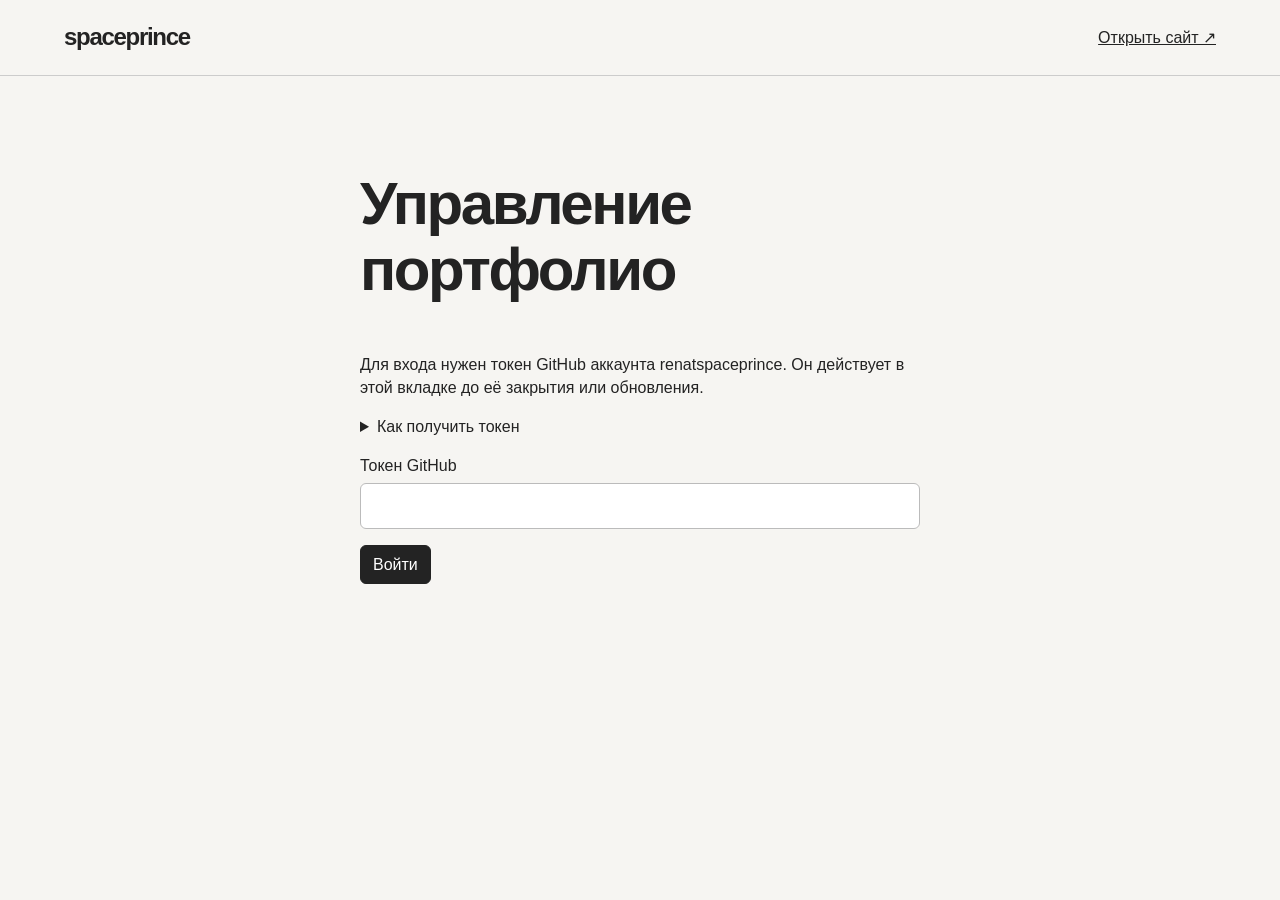
==== admin/index.html @ 1d75b923 "Add private editing workflow for portfolio shoots and pricing" ====
<!doctype html>
<html lang="ru"><head><meta charset="utf-8"><meta name="viewport" content="width=device-width,initial-scale=1">
<meta name="robots" content="noindex"><meta http-equiv="Content-Security-Policy" content="default-src 'self'; connect-src https://api.github.com; img-src 'self' blob:; object-src 'none'; base-uri 'none'; form-action 'none'">
<title>Управление портфолио</title><link rel="stylesheet" href="admin.css"><script defer src="admin.js"></script></head>
<body><header><strong>spaceprince</strong><a href="../" target="_blank" rel="noopener">Открыть сайт ↗</a></header>
<main><section id="login"><h1>Управление портфолио</h1><p>Для входа нужен токен GitHub аккаунта renatspaceprince. Он действует в этой вкладке до её закрытия или обновления.</p>
<details><summary>Как получить токен</summary><p>Откройте <a href="https://github.com/settings/personal-access-tokens/new" target="_blank" rel="noreferrer">создание fine-grained token</a>. Введите название «Панель портфолио», выберите срок действия. В Repository access укажите Only select repositories → r.s.portfolio-2026. В Repository permissions выберите Contents → Read and write. Нажмите Generate token и вставьте его ниже.</p></details>
<form id="auth"><label>Токен GitHub<input id="token" type="password" required autocomplete="off"></label><button class="primary">Войти</button></form></section>
<section id="workspace" hidden><div class="toolbar"><nav><button id="shootTab">Съёмки</button><button id="priceTab">Прайс</button></nav><button id="publish" class="primary">Опубликовать</button><button id="logout">Выйти</button></div>
<div class="columns"><aside id="menu"></aside><article id="edit"></article></div></section><p id="status" role="status" aria-live="polite"></p></main></body></html>
---- admin/admin.css ----
*{box-sizing:border-box}body{margin:0;background:#f6f5f2;color:#232323;font:16px/1.45 -apple-system,BlinkMacSystemFont,Arial,sans-serif}header,.toolbar,nav,.controls{display:flex;align-items:center;gap:10px;flex-wrap:wrap}header{justify-content:space-between;padding:20px 5vw;border-bottom:1px solid #ccc}header strong{font-size:24px;letter-spacing:-1.3px}a{color:inherit}main{max-width:1260px;margin:auto;padding:32px 4vw}#login{max-width:560px;margin:7vh auto}h1,h2,h3{line-height:1.1;font-weight:550;letter-spacing:-.04em}h1{font-size:clamp(32px,5vw,60px)}label{display:grid;gap:6px;margin:16px 0}input,textarea,select,button{font:inherit;color:inherit}input,textarea,select{width:100%;border:1px solid #bbb;background:white;padding:10px;border-radius:6px}textarea{resize:vertical;min-height:72px}button{border:1px solid #bbb;border-radius:6px;background:white;padding:7px 12px;cursor:pointer}button:disabled{opacity:.45;cursor:default}.primary,button[aria-pressed=true]{background:#232323;color:white;border-color:#232323}.toolbar{padding-bottom:20px;border-bottom:1px solid #ccc}.toolbar nav{margin-right:auto}.columns{display:grid;grid-template-columns:minmax(200px,1fr) 3fr;gap:28px;margin-top:24px}aside button{display:block;width:100%;text-align:left;margin:5px 0}article{background:white;padding:20px 28px;border-radius:8px}.grid{display:grid;grid-template-columns:repeat(auto-fill,minmax(165px,1fr));gap:12px}.card{border:1px solid #ddd;border-radius:6px;padding:8px}.card img{width:100%;height:165px;object-fit:cover}.controls button{font-size:14px;padding:4px 8px}.controls{gap:4px;margin:6px 0}.card small{display:block;color:#555}#status{position:sticky;bottom:0;background:#f6f5f2;padding:10px 0}#status:empty{display:none}summary{cursor:pointer}.block{border-top:1px solid #ddd;margin-top:20px}button:focus-visible,a:focus-visible{outline:3px solid #486690}aside [aria-pressed=true]{font-weight:600}@media(max-width:700px){.columns{grid-template-columns:1fr}article{padding:16px}#login{margin:0}}
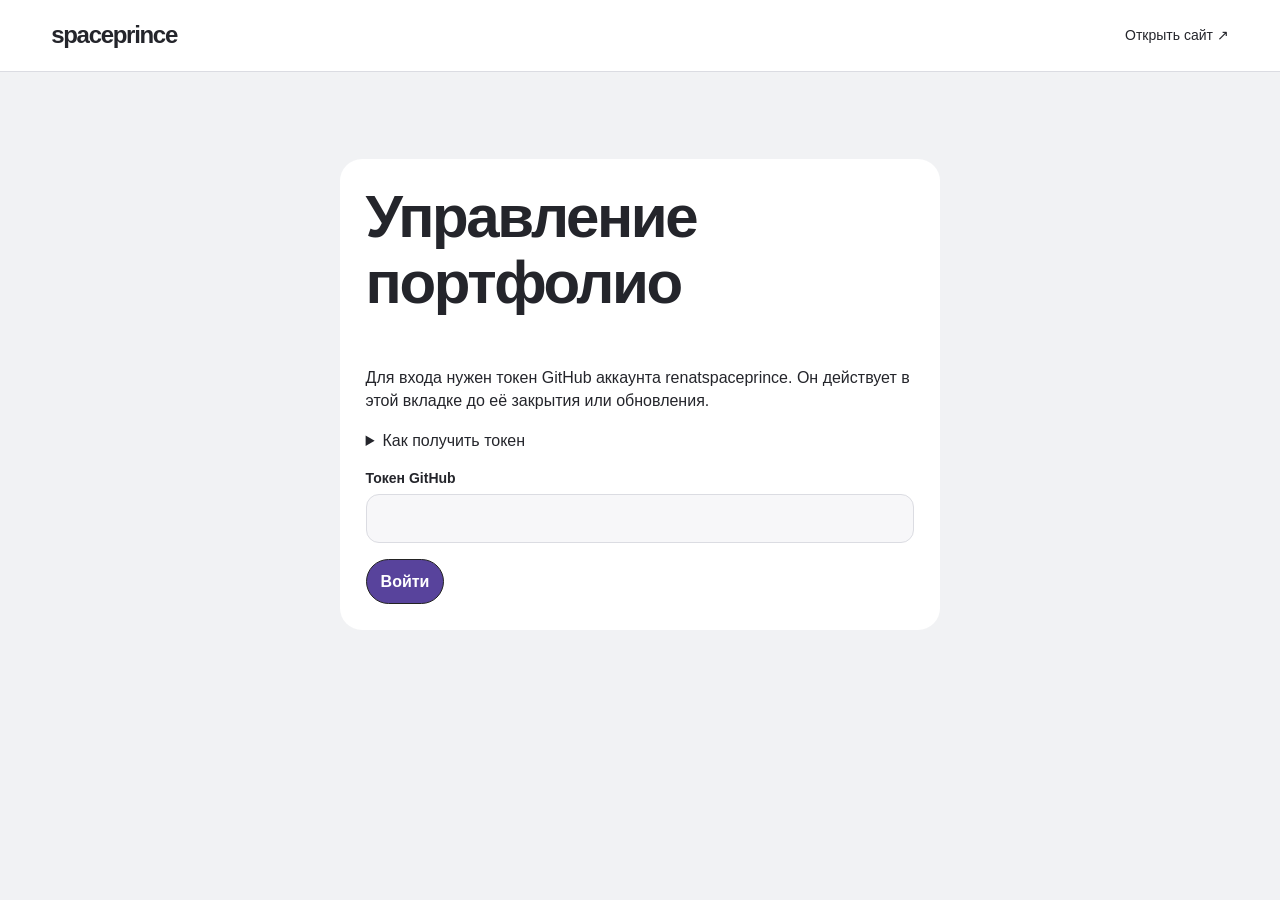
==== commit 1d249a94: "Publish responsive two-column portfolio editor with WebP uploads" ====
--- a/admin/index.html
+++ b/admin/index.html
@@ -4,7 +4,7 @@
 <title>Управление портфолио</title><link rel="stylesheet" href="admin.css"><script defer src="admin.js"></script></head>
 <body><header><strong>spaceprince</strong><a href="../" target="_blank" rel="noopener">Открыть сайт ↗</a></header>
 <main><section id="login"><h1>Управление портфолио</h1><p>Для входа нужен токен GitHub аккаунта renatspaceprince. Он действует в этой вкладке до её закрытия или обновления.</p>
-<details><summary>Как получить токен</summary><p>Откройте <a href="https://github.com/settings/personal-access-tokens/new" target="_blank" rel="noreferrer">создание fine-grained token</a>. Введите название «Панель портфолио», выберите срок действия. В Repository access укажите Only select repositories → r.s.portfolio-2026. В Repository permissions выберите Contents → Read and write. Нажмите Generate token и вставьте его ниже.</p></details>
+<details><summary>Как получить токен</summary><p>Откройте <a href="https://github.com/settings/personal-access-tokens/new" target="_blank" rel="noreferrer">создание fine-grained token</a>. Введите название «Панель портфолио», выберите срок действия. В Repository access укажите Only select repositories → r.s.portfolio-2026. В разделе Permissions откройте вкладку Repositories и нажмите + Add permissions. Найдите и добавьте Contents. В появившейся строке Contents выберите Read and write. Нажмите Generate token, скопируйте токен и вставьте его в поле «Токен GitHub» на этой странице панели.</p></details>
 <form id="auth"><label>Токен GitHub<input id="token" type="password" required autocomplete="off"></label><button class="primary">Войти</button></form></section>
 <section id="workspace" hidden><div class="toolbar"><nav><button id="shootTab">Съёмки</button><button id="priceTab">Прайс</button></nav><button id="publish" class="primary">Опубликовать</button><button id="logout">Выйти</button></div>
 <div class="columns"><aside id="menu"></aside><article id="edit"></article></div></section><p id="status" role="status" aria-live="polite"></p></main></body></html>
--- a/admin/admin.css
+++ b/admin/admin.css
@@ -1 +1,9 @@
-*{box-sizing:border-box}body{margin:0;background:#f6f5f2;color:#232323;font:16px/1.45 -apple-system,BlinkMacSystemFont,Arial,sans-serif}header,.toolbar,nav,.controls{display:flex;align-items:center;gap:10px;flex-wrap:wrap}header{justify-content:space-between;padding:20px 5vw;border-bottom:1px solid #ccc}header strong{font-size:24px;letter-spacing:-1.3px}a{color:inherit}main{max-width:1260px;margin:auto;padding:32px 4vw}#login{max-width:560px;margin:7vh auto}h1,h2,h3{line-height:1.1;font-weight:550;letter-spacing:-.04em}h1{font-size:clamp(32px,5vw,60px)}label{display:grid;gap:6px;margin:16px 0}input,textarea,select,button{font:inherit;color:inherit}input,textarea,select{width:100%;border:1px solid #bbb;background:white;padding:10px;border-radius:6px}textarea{resize:vertical;min-height:72px}button{border:1px solid #bbb;border-radius:6px;background:white;padding:7px 12px;cursor:pointer}button:disabled{opacity:.45;cursor:default}.primary,button[aria-pressed=true]{background:#232323;color:white;border-color:#232323}.toolbar{padding-bottom:20px;border-bottom:1px solid #ccc}.toolbar nav{margin-right:auto}.columns{display:grid;grid-template-columns:minmax(200px,1fr) 3fr;gap:28px;margin-top:24px}aside button{display:block;width:100%;text-align:left;margin:5px 0}article{background:white;padding:20px 28px;border-radius:8px}.grid{display:grid;grid-template-columns:repeat(auto-fill,minmax(165px,1fr));gap:12px}.card{border:1px solid #ddd;border-radius:6px;padding:8px}.card img{width:100%;height:165px;object-fit:cover}.controls button{font-size:14px;padding:4px 8px}.controls{gap:4px;margin:6px 0}.card small{display:block;color:#555}#status{position:sticky;bottom:0;background:#f6f5f2;padding:10px 0}#status:empty{display:none}summary{cursor:pointer}.block{border-top:1px solid #ddd;margin-top:20px}button:focus-visible,a:focus-visible{outline:3px solid #486690}aside [aria-pressed=true]{font-weight:600}@media(max-width:700px){.columns{grid-template-columns:1fr}article{padding:16px}#login{margin:0}}
+*{box-sizing:border-box}body{margin:0;background:#f6f5f2;color:#232323;font:16px/1.45 -apple-system,BlinkMacSystemFont,Arial,sans-serif}header,.toolbar,nav,.controls{display:flex;align-items:center;gap:10px;flex-wrap:wrap}header{justify-content:space-between;padding:20px 5vw;border-bottom:1px solid #ccc}header strong{font-size:24px;letter-spacing:-1.3px}a{color:inherit}main{max-width:1260px;margin:auto;padding:32px 4vw}#login{max-width:560px;margin:7vh auto}h1,h2,h3{line-height:1.1;font-weight:550;letter-spacing:-.04em}h1{font-size:clamp(32px,5vw,60px)}label{display:grid;gap:6px;margin:16px 0}input,textarea,select,button{font:inherit;color:inherit}input,textarea,select{width:100%;border:1px solid #bbb;background:white;padding:10px;border-radius:6px}textarea{resize:vertical;min-height:72px}button{border:1px solid #bbb;border-radius:6px;background:white;padding:7px 12px;cursor:pointer}button:disabled{opacity:.45;cursor:default}.primary,button[aria-pressed=true]{background:#232323;color:white;border-color:#232323}.toolbar{padding-bottom:20px;border-bottom:1px solid #ccc}.toolbar nav{margin-right:auto}.columns{display:grid;grid-template-columns:minmax(200px,1fr) 3fr;gap:28px;margin-top:24px}aside button{display:block;width:100%;text-align:left;margin:5px 0}article{background:white;padding:20px 28px;border-radius:8px}.grid{display:grid;grid-template-columns:repeat(2,minmax(0,1fr));gap:12px}.card{border:1px solid #ddd;border-radius:6px;padding:8px}.card img{width:100%;height:165px;object-fit:cover}.controls button{font-size:14px;padding:4px 8px}.controls{gap:4px;margin:6px 0}.card small{display:block;color:#555}#status{position:sticky;bottom:0;background:#f6f5f2;padding:10px 0}#status:empty{display:none}summary{cursor:pointer}.block{border-top:1px solid #ddd;margin-top:20px}button:focus-visible,a:focus-visible{outline:3px solid #486690}aside [aria-pressed=true]{font-weight:600}@media(max-width:700px){.columns{grid-template-columns:1fr}article{padding:16px}#login{margin:0}}
+
+:root{--paper:#f1f2f4;--ink:#24252b;--muted:#595d69;--accent:#58439c;--tint:#eeeaf8;--line:#dbdce2}
+body{background:var(--paper);color:var(--ink);font-family:Inter,"Helvetica Neue",Arial,sans-serif}
+header{background:#fff;padding:18px max(4vw,20px);border-color:var(--line)}header a{font-size:14px;text-decoration:none}main{max-width:1520px;padding:24px clamp(16px,4vw,70px) 40px}
+button{border-color:transparent;border-radius:12px;font-weight:550;padding:10px 14px}button:not(:disabled):hover{background:var(--tint);color:var(--accent)}button.primary{background:var(--accent);color:white;border-radius:24px}.toolbar{border:0;gap:8px}.toolbar nav{background:#e1e2e7;border-radius:22px;padding:4px;gap:2px}.toolbar nav button{border:0;border-radius:18px;background:transparent}.toolbar nav button[aria-pressed=true]{background:white;color:var(--ink);box-shadow:0 1px 4px #24252b18}.columns{grid-template-columns:minmax(240px,300px) minmax(0,1fr);margin:0;gap:clamp(14px,2vw,32px);align-items:start}
+aside,article,#login{background:#fff;border-radius:22px;padding:clamp(18px,2vw,36px)}aside{position:sticky;top:14px;max-height:calc(100svh - 28px);overflow:auto}h2{font-size:clamp(27px,3vw,46px);margin:0 0 20px;overflow-wrap:anywhere}aside h2{font-size:24px}h3{margin:30px 0 12px;font-size:22px}input,select,textarea{background:#f7f7f9;border:1px solid var(--line);border-radius:13px;padding:12px;font-size:16px}input:focus,textarea:focus,select:focus{outline:2px solid var(--accent);outline-offset:2px}label{font-size:14px;font-weight:550}textarea{min-height:95px;line-height:1.45}
+aside>button{background:var(--tint);color:var(--accent)}aside summary,.block summary{cursor:pointer;font-weight:600;padding:12px 0}aside details{border-top:1px solid var(--line);margin-top:12px}aside summary small{float:right;color:var(--muted)}aside details button{display:flex;align-items:center;gap:10px;font-weight:450;margin:1px 0;padding:6px;overflow-wrap:anywhere}aside details img{width:34px;height:42px;object-fit:cover;border-radius:7px}aside button[aria-pressed=true]{background:var(--tint);color:var(--accent)}.controls button{background:#f1f1f4;padding:7px 10px;border-radius:10px}.drop{position:relative;text-align:center;place-content:center;min-height:108px;border:1.5px dashed #b8adcf;border-radius:17px;background:#faf9fd;color:var(--accent);cursor:pointer}.drop input{position:absolute;inset:0;opacity:0;cursor:pointer}.drop:focus-within,.drop.over{outline:2px solid var(--accent)}.drop small{font-weight:400;color:var(--muted)}.grid{grid-template-columns:repeat(2,minmax(0,1fr));gap:14px}.card{position:relative;border-radius:16px;border-color:var(--line);overflow:hidden;padding:0 0 8px}.card img{display:block;width:100%;height:auto;aspect-ratio:257.772/338.314;cursor:grab}.card small,.card .controls{margin:8px 10px}.grip{position:absolute;right:8px;top:8px;width:44px;height:44px;background:#fffffff2;cursor:grab;touch-action:none;font-size:23px;padding:0}.card.moving{opacity:.6}.card.target{outline:3px solid var(--accent)}.block{border:1px solid var(--line);border-radius:15px;padding:0 16px;margin:10px 0}.block[open]{padding-bottom:16px}.block summary{padding:16px 0}.block button{color:#824349}#status{width:fit-content;max-width:100%;padding:9px 16px;border-radius:16px;background:#e8e6f0}#login{max-width:600px}#login h1{margin-top:0}
+@media(max-width:760px){header{padding:14px 18px}main{padding:14px 12px}.toolbar{gap:5px}.toolbar nav button,.toolbar>button{font-size:14px;padding:10px}.columns{grid-template-columns:minmax(0,1fr)}aside{position:static;max-height:38svh}article{scroll-margin:10px}.grid{grid-template-columns:repeat(2,minmax(0,1fr));gap:8px}.card .controls{gap:3px;margin:4px}.card .controls button{font-size:12px;min-height:40px;padding:4px}.card small{margin:6px}.drop{padding:10px}#login{margin:16px 0}#status{font-size:14px}.columns>*{min-width:0}}
